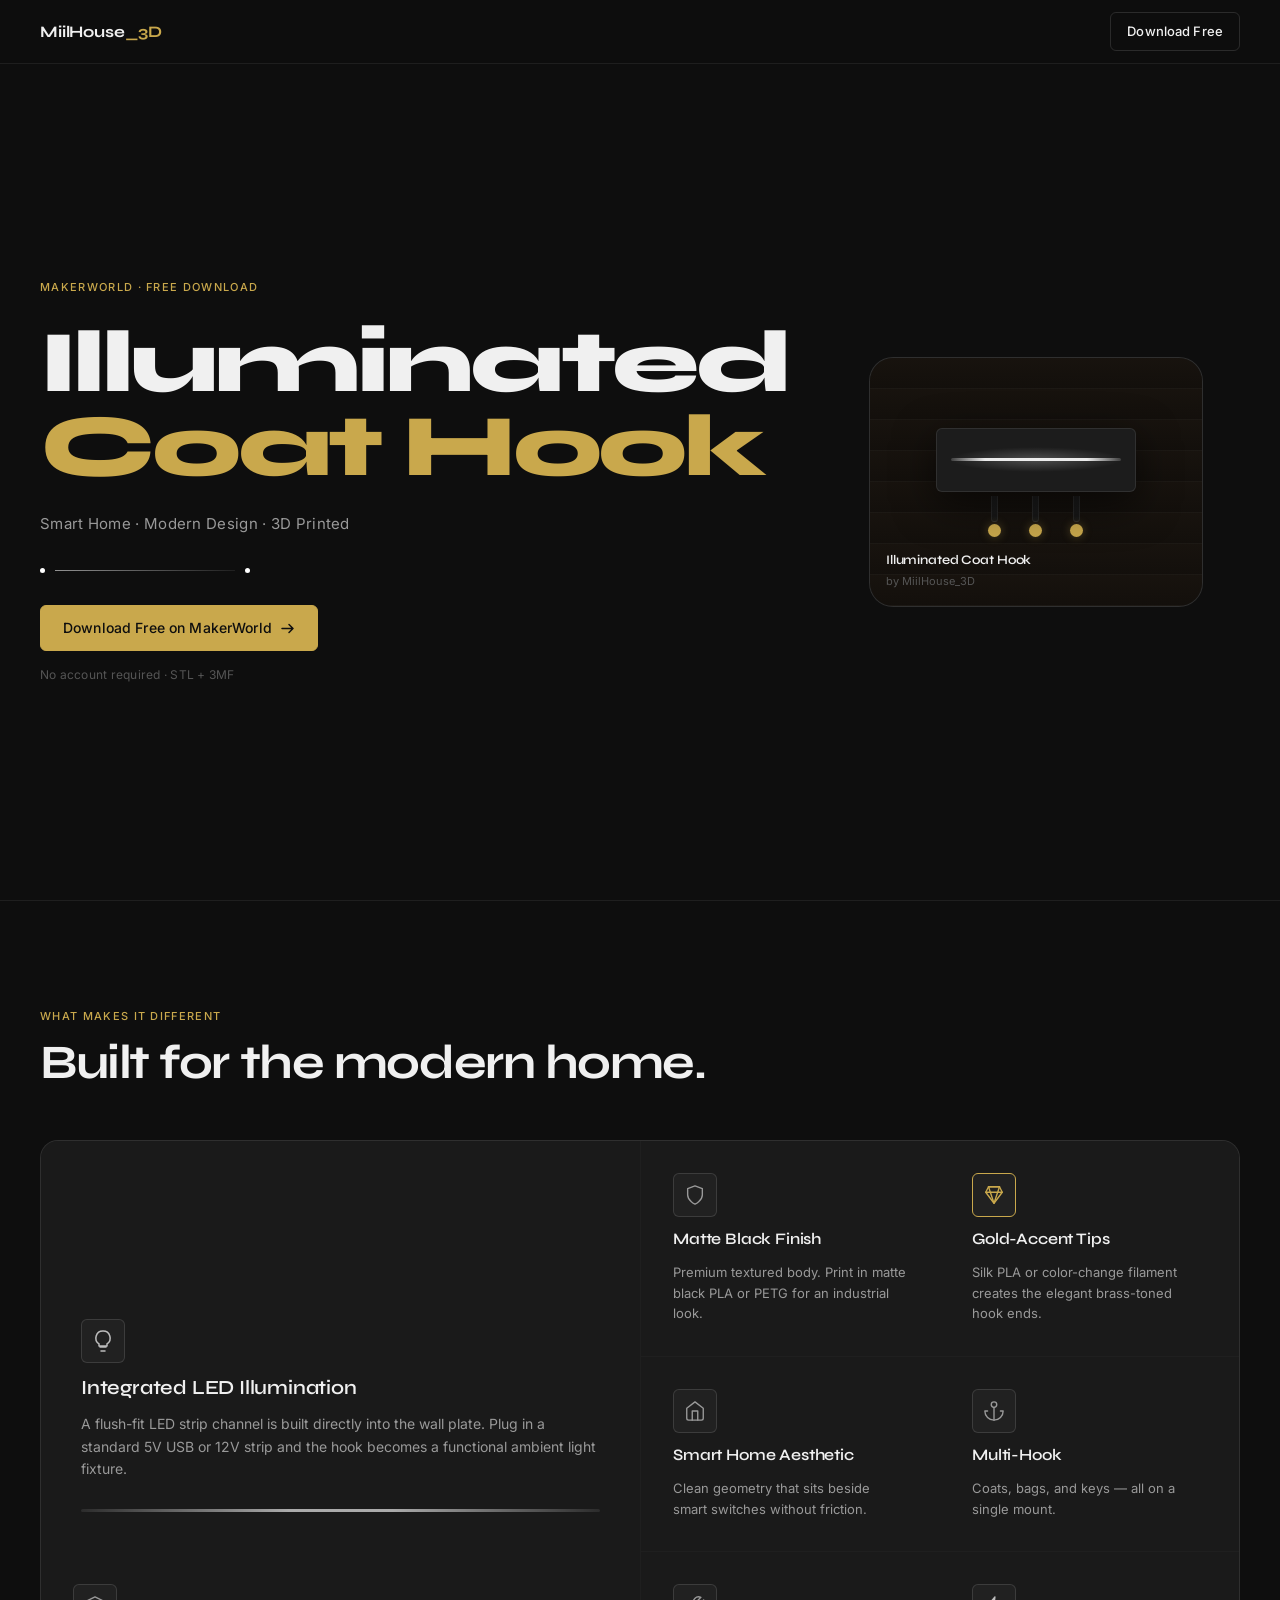
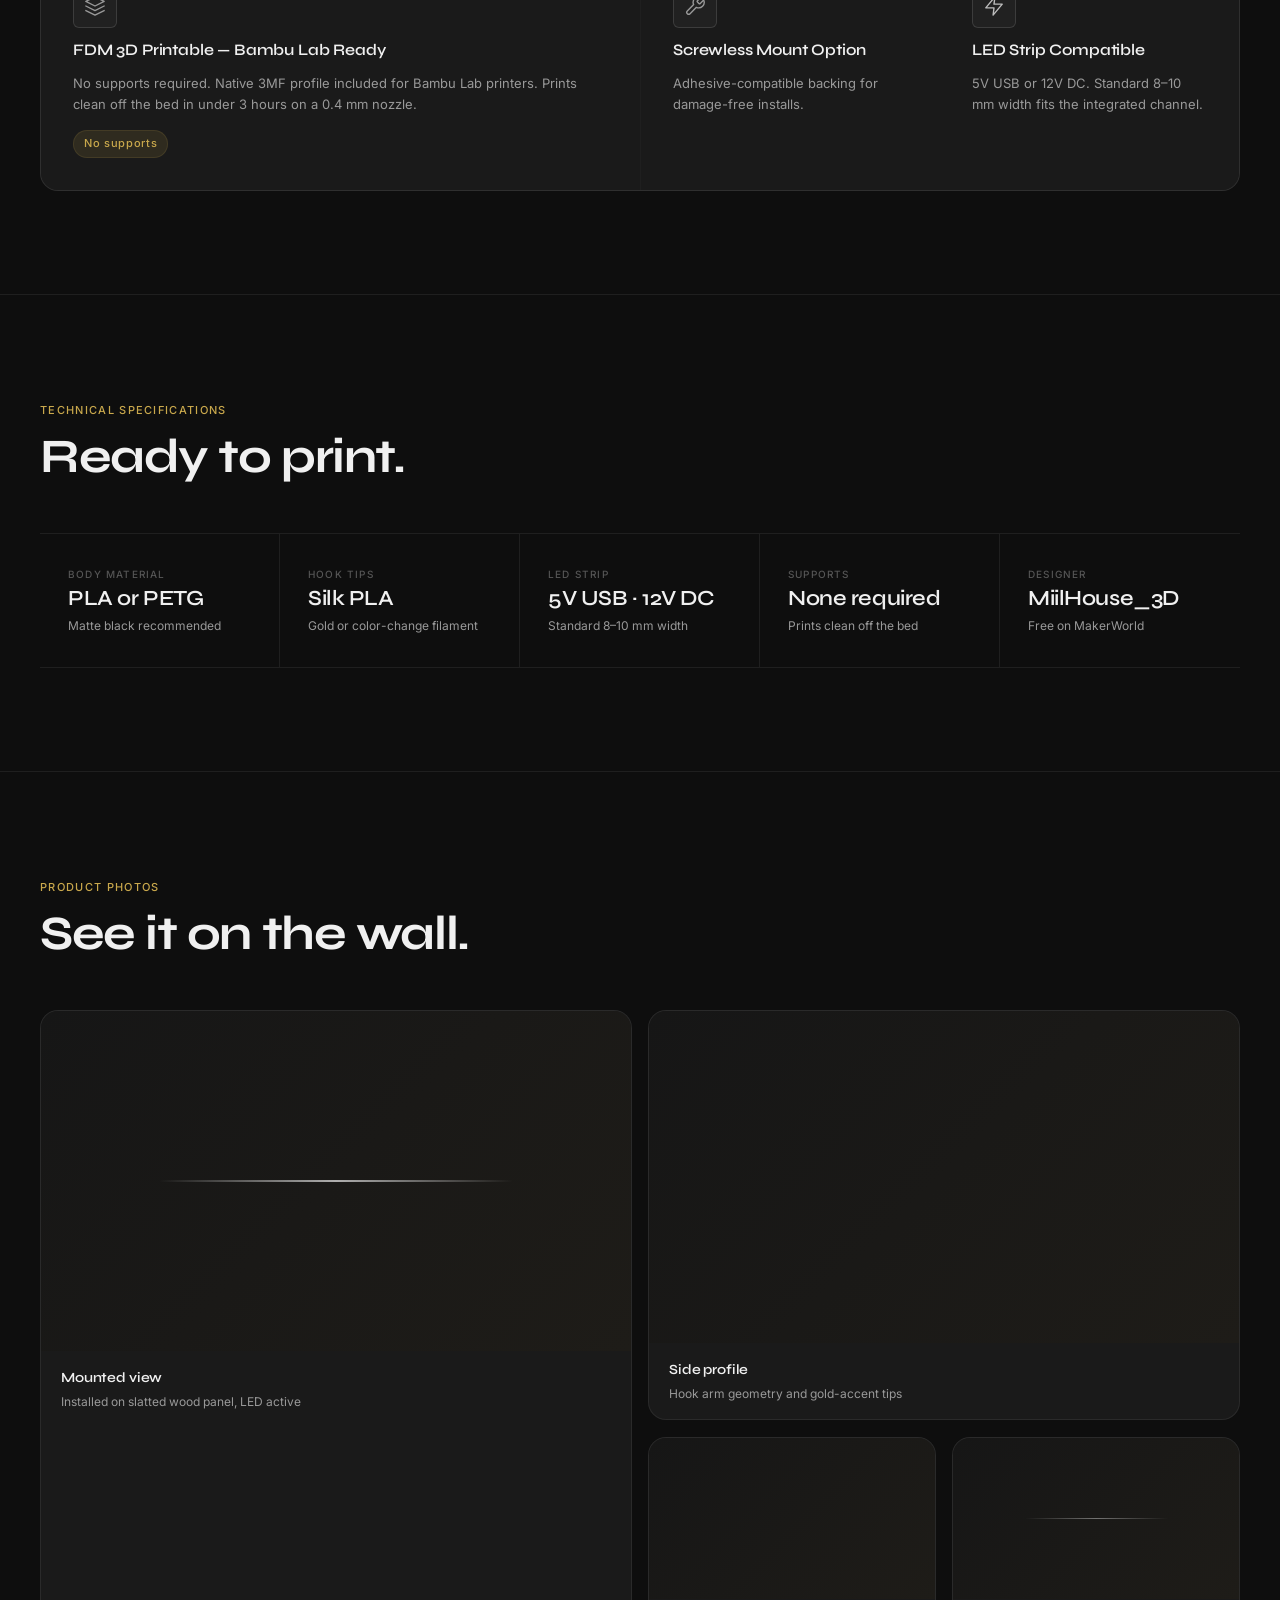
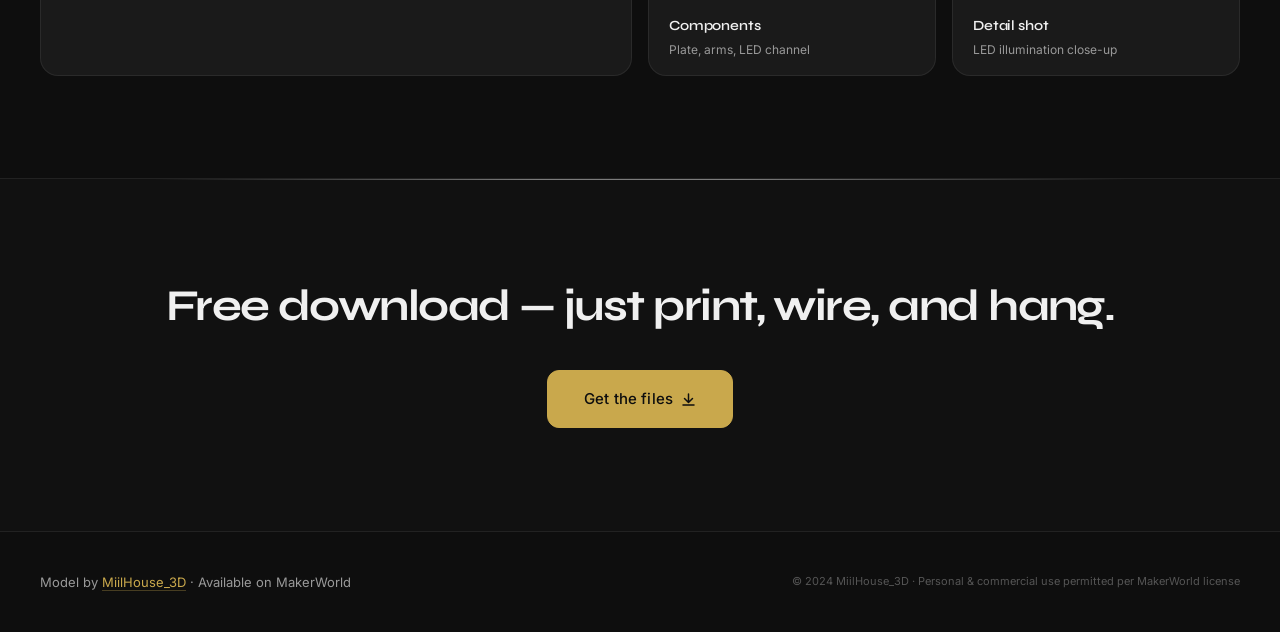
==== index.html @ 260af9ad "Add product landing page for Illuminated Coat Hook Three-file vanilla landing page for MiilHouse_3D'" ====
<!DOCTYPE html>
<html lang="en">
<head>
  <meta charset="UTF-8" />
  <meta name="viewport" content="width=device-width, initial-scale=1.0" />
  <title>Illuminated Coat Hook — MiilHouse_3D</title>
  <meta name="description" content="Smart Home coat hook with integrated LED strip. 3D printable, FDM ready. Free download on MakerWorld by MiilHouse_3D." />

  <link rel="preconnect" href="https://fonts.googleapis.com" />
  <link rel="preconnect" href="https://fonts.gstatic.com" crossorigin />
  <link href="https://fonts.googleapis.com/css2?family=Syne:wght@400;500;600;700;800&family=Inter:wght@300;400;500&display=swap" rel="stylesheet" />

  <link rel="stylesheet" href="style.css" />
</head>
<body>

  <!-- ─── Navigation ───────────────────────────────────────────────── -->
  <nav class="nav" aria-label="Main navigation">
    <div class="nav__inner">
      <span class="nav__logo">MiilHouse<span class="nav__logo-accent">_3D</span></span>
      <a href="https://makerworld.com/en/models/2027930-illuminated-coat-hook-smart-home-modern"
         class="btn btn--sm"
         target="_blank"
         rel="noopener noreferrer">
        Download Free
      </a>
    </div>
  </nav>

  <!-- ─── Hero ─────────────────────────────────────────────────────── -->
  <section class="hero" id="hero" aria-label="Product hero">
    <div class="container">
      <div class="hero__layout">

        <!-- Left: text content -->
        <div class="hero__content">
          <span class="hero__tag reveal" data-stagger="0">MakerWorld · Free Download</span>

          <h1 class="hero__headline reveal" data-stagger="1">
            Illuminated<br>
            <span class="hero__headline-gold">Coat Hook</span>
          </h1>

          <p class="hero__sub reveal" data-stagger="2">
            Smart Home · Modern Design · 3D Printed
          </p>

          <!-- Decorative LED accent line -->
          <div class="hero__led-accent reveal" data-stagger="3" aria-hidden="true">
            <span class="hero__led-dot"></span>
            <span class="hero__led-bar"></span>
            <span class="hero__led-dot"></span>
          </div>

          <div class="hero__actions reveal" data-stagger="4">
            <a href="https://makerworld.com/en/models/2027930-illuminated-coat-hook-smart-home-modern"
               class="btn btn--primary"
               target="_blank"
               rel="noopener noreferrer">
              Download Free on MakerWorld
              <!-- Arrow right icon -->
              <svg class="btn__icon" width="15" height="15" viewBox="0 0 15 15" fill="none" aria-hidden="true">
                <path d="M2 7.5h11M9 3.5l4 4-4 4" stroke="currentColor" stroke-width="1.5" stroke-linecap="round" stroke-linejoin="round"/>
              </svg>
            </a>
            <span class="hero__meta">No account required · STL + 3MF</span>
          </div>
        </div>

        <!-- Right: product visual card -->
        <div class="hero__visual reveal" data-stagger="2" aria-label="Product visual mockup">
          <div class="hero__card" id="hero-card">
            <!-- Slatted wood wall background -->
            <div class="hero__wall-slats" aria-hidden="true">
              <span></span><span></span><span></span><span></span>
              <span></span><span></span><span></span><span></span>
            </div>

            <!-- The hook assembly -->
            <div class="hero__assembly" aria-hidden="true">
              <!-- Wall plate body -->
              <div class="hero__plate">
                <!-- LED strip in center of plate -->
                <div class="hero__led-strip">
                  <div class="hero__led-glow"></div>
                </div>
              </div>

              <!-- Three hook arms below the plate -->
              <div class="hero__hooks">
                <div class="hero__hook">
                  <div class="hero__hook-arm"></div>
                  <div class="hero__hook-tip"></div>
                </div>
                <div class="hero__hook">
                  <div class="hero__hook-arm"></div>
                  <div class="hero__hook-tip"></div>
                </div>
                <div class="hero__hook">
                  <div class="hero__hook-arm"></div>
                  <div class="hero__hook-tip"></div>
                </div>
              </div>
            </div>

            <!-- Card label -->
            <div class="hero__card-label">
              <span class="hero__card-name">Illuminated Coat Hook</span>
              <span class="hero__card-by">by MiilHouse_3D</span>
            </div>
          </div>
        </div>

      </div>
    </div>
  </section>

  <!-- ─── Features ─────────────────────────────────────────────────── -->
  <section class="features" id="features" aria-labelledby="features-title">
    <div class="container">
      <div class="section-header reveal" data-stagger="0">
        <span class="section-tag">What makes it different</span>
        <h2 class="section-title" id="features-title">Built for the modern home.</h2>
      </div>

      <!-- Asymmetric bento grid — 4 cols, spanning cells -->
      <div class="features__grid">

        <!-- 1. LED — hero cell: col 1–2, row 1–2 -->
        <div class="feature-card feature-card--hero reveal" data-stagger="0">
          <div class="feature-card__icon-wrap feature-card__icon-wrap--led">
            <!-- Lightbulb -->
            <svg width="24" height="24" viewBox="0 0 24 24" fill="none" stroke="currentColor" stroke-width="1.5" stroke-linecap="round" stroke-linejoin="round" aria-hidden="true">
              <path d="M9 18h6M10 22h4M12 2a7 7 0 0 1 4 12.83V17H8v-2.17A7 7 0 0 1 12 2Z"/>
            </svg>
          </div>
          <h3 class="feature-card__title">Integrated LED Illumination</h3>
          <p class="feature-card__desc">
            A flush-fit LED strip channel is built directly into the wall plate.
            Plug in a standard 5V USB or 12V strip and the hook becomes a functional ambient light fixture.
          </p>
          <!-- Live LED demo bar -->
          <div class="feature-card__led-demo" aria-hidden="true">
            <div class="feature-card__led-demo-glow"></div>
          </div>
        </div>

        <!-- 2. Matte Black — col 3, row 1 -->
        <div class="feature-card reveal" data-stagger="1">
          <div class="feature-card__icon-wrap">
            <!-- Shield -->
            <svg width="22" height="22" viewBox="0 0 24 24" fill="none" stroke="currentColor" stroke-width="1.5" stroke-linecap="round" stroke-linejoin="round" aria-hidden="true">
              <path d="M12 22s8-4 8-10V5l-8-3-8 3v7c0 6 8 10 8 10Z"/>
            </svg>
          </div>
          <h3 class="feature-card__title">Matte Black Finish</h3>
          <p class="feature-card__desc">Premium textured body. Print in matte black PLA or PETG for an industrial look.</p>
        </div>

        <!-- 3. Gold Tips — col 4, row 1 -->
        <div class="feature-card reveal" data-stagger="2">
          <div class="feature-card__icon-wrap feature-card__icon-wrap--gold">
            <!-- Gem/diamond -->
            <svg width="22" height="22" viewBox="0 0 24 24" fill="none" stroke="currentColor" stroke-width="1.5" stroke-linecap="round" stroke-linejoin="round" aria-hidden="true">
              <path d="m6 3 6 18L6 3ZM6 3h12L6 3ZM18 3l-6 18 6-18ZM3 9h18H3Z"/>
              <polygon points="6,3 18,3 21,9 12,21 3,9"/>
            </svg>
          </div>
          <h3 class="feature-card__title">Gold-Accent Tips</h3>
          <p class="feature-card__desc">Silk PLA or color-change filament creates the elegant brass-toned hook ends.</p>
        </div>

        <!-- 4. Smart Home — col 3, row 2 -->
        <div class="feature-card reveal" data-stagger="3">
          <div class="feature-card__icon-wrap">
            <!-- House -->
            <svg width="22" height="22" viewBox="0 0 24 24" fill="none" stroke="currentColor" stroke-width="1.5" stroke-linecap="round" stroke-linejoin="round" aria-hidden="true">
              <path d="m3 9 9-7 9 7v11a2 2 0 0 1-2 2H5a2 2 0 0 1-2-2z"/>
              <polyline points="9,22 9,12 15,12 15,22"/>
            </svg>
          </div>
          <h3 class="feature-card__title">Smart Home Aesthetic</h3>
          <p class="feature-card__desc">Clean geometry that sits beside smart switches without friction.</p>
        </div>

        <!-- 5. 3D Printable — col 1–2, row 3 -->
        <div class="feature-card feature-card--wide reveal" data-stagger="4">
          <div class="feature-card__icon-wrap">
            <!-- Layers -->
            <svg width="22" height="22" viewBox="0 0 24 24" fill="none" stroke="currentColor" stroke-width="1.5" stroke-linecap="round" stroke-linejoin="round" aria-hidden="true">
              <polygon points="12,2 2,7 12,12 22,7"/>
              <polyline points="2,17 12,22 22,17"/>
              <polyline points="2,12 12,17 22,12"/>
            </svg>
          </div>
          <h3 class="feature-card__title">FDM 3D Printable — Bambu Lab Ready</h3>
          <p class="feature-card__desc">No supports required. Native 3MF profile included for Bambu Lab printers. Prints clean off the bed in under 3 hours on a 0.4 mm nozzle.</p>
          <span class="feature-card__badge">No supports</span>
        </div>

        <!-- 6. Multi-hook — col 4, row 2 -->
        <div class="feature-card reveal" data-stagger="5">
          <div class="feature-card__icon-wrap">
            <!-- Anchor -->
            <svg width="22" height="22" viewBox="0 0 24 24" fill="none" stroke="currentColor" stroke-width="1.5" stroke-linecap="round" stroke-linejoin="round" aria-hidden="true">
              <circle cx="12" cy="5" r="3"/>
              <line x1="12" y1="22" x2="12" y2="8"/>
              <path d="M5 12H2a10 10 0 0 0 20 0h-3"/>
            </svg>
          </div>
          <h3 class="feature-card__title">Multi-Hook</h3>
          <p class="feature-card__desc">Coats, bags, and keys — all on a single mount.</p>
        </div>

        <!-- 7. Screwless Mount — col 3, row 3 -->
        <div class="feature-card reveal" data-stagger="6">
          <div class="feature-card__icon-wrap">
            <!-- Wrench -->
            <svg width="22" height="22" viewBox="0 0 24 24" fill="none" stroke="currentColor" stroke-width="1.5" stroke-linecap="round" stroke-linejoin="round" aria-hidden="true">
              <path d="M14.7 6.3a1 1 0 0 0 0 1.4l1.6 1.6a1 1 0 0 0 1.4 0l3.77-3.77a6 6 0 0 1-7.94 7.94l-6.91 6.91a2.12 2.12 0 0 1-3-3l6.91-6.91a6 6 0 0 1 7.94-7.94l-3.76 3.76z"/>
            </svg>
          </div>
          <h3 class="feature-card__title">Screwless Mount Option</h3>
          <p class="feature-card__desc">Adhesive-compatible backing for damage-free installs.</p>
        </div>

        <!-- 8. LED Strip Compat — col 4, row 3 -->
        <div class="feature-card reveal" data-stagger="7">
          <div class="feature-card__icon-wrap feature-card__icon-wrap--led">
            <!-- Lightning bolt -->
            <svg width="22" height="22" viewBox="0 0 24 24" fill="none" stroke="currentColor" stroke-width="1.5" stroke-linecap="round" stroke-linejoin="round" aria-hidden="true">
              <polygon points="13,2 3,14 12,14 11,22 21,10 12,10"/>
            </svg>
          </div>
          <h3 class="feature-card__title">LED Strip Compatible</h3>
          <p class="feature-card__desc">5V USB or 12V DC. Standard 8–10 mm width fits the integrated channel.</p>
        </div>

      </div>
    </div>
  </section>

  <!-- ─── Print Specs ───────────────────────────────────────────────── -->
  <section class="specs" id="specs" aria-labelledby="specs-title">
    <div class="container">
      <div class="section-header reveal" data-stagger="0">
        <span class="section-tag">Technical specifications</span>
        <h2 class="section-title" id="specs-title">Ready to print.</h2>
      </div>

      <!-- Horizontal divider layout — no card boxes -->
      <div class="specs__table">
        <div class="specs__item reveal" data-stagger="0">
          <span class="specs__label">Body Material</span>
          <span class="specs__value">PLA or PETG</span>
          <span class="specs__note">Matte black recommended</span>
        </div>
        <div class="specs__item reveal" data-stagger="1">
          <span class="specs__label">Hook Tips</span>
          <span class="specs__value">Silk PLA</span>
          <span class="specs__note">Gold or color-change filament</span>
        </div>
        <div class="specs__item reveal" data-stagger="2">
          <span class="specs__label">LED Strip</span>
          <span class="specs__value">5V USB · 12V DC</span>
          <span class="specs__note">Standard 8–10 mm width</span>
        </div>
        <div class="specs__item reveal" data-stagger="3">
          <span class="specs__label">Supports</span>
          <span class="specs__value">None required</span>
          <span class="specs__note">Prints clean off the bed</span>
        </div>
        <div class="specs__item reveal" data-stagger="4">
          <span class="specs__label">Designer</span>
          <span class="specs__value">MiilHouse_3D</span>
          <span class="specs__note">Free on MakerWorld</span>
        </div>
      </div>
    </div>
  </section>

  <!-- ─── Gallery ──────────────────────────────────────────────────── -->
  <section class="gallery" id="gallery" aria-labelledby="gallery-title">
    <div class="container">
      <div class="section-header reveal" data-stagger="0">
        <span class="section-tag">Product photos</span>
        <h2 class="section-title" id="gallery-title">See it on the wall.</h2>
      </div>

      <!-- Asymmetric 2-column layout -->
      <div class="gallery__grid">

        <!-- Left: tall card spanning full height -->
        <div class="gallery-card gallery-card--tall spotlight-card reveal" data-stagger="0">
          <div class="gallery-card__media">
            <div class="gallery-card__placeholder">
              <!-- Simulated LED glow in placeholder -->
              <div class="gallery-card__led-sim"></div>
            </div>
          </div>
          <div class="gallery-card__info">
            <span class="gallery-card__label">Mounted view</span>
            <span class="gallery-card__caption">Installed on slatted wood panel, LED active</span>
          </div>
        </div>

        <!-- Right: stacked cards -->
        <div class="gallery__right">

          <!-- Top: side profile -->
          <div class="gallery-card spotlight-card reveal" data-stagger="1">
            <div class="gallery-card__media gallery-card__media--short">
              <div class="gallery-card__placeholder"></div>
            </div>
            <div class="gallery-card__info">
              <span class="gallery-card__label">Side profile</span>
              <span class="gallery-card__caption">Hook arm geometry and gold-accent tips</span>
            </div>
          </div>

          <!-- Bottom row: two smaller cards -->
          <div class="gallery__right-row">
            <div class="gallery-card spotlight-card reveal" data-stagger="2">
              <div class="gallery-card__media gallery-card__media--short">
                <div class="gallery-card__placeholder"></div>
              </div>
              <div class="gallery-card__info">
                <span class="gallery-card__label">Components</span>
                <span class="gallery-card__caption">Plate, arms, LED channel</span>
              </div>
            </div>
            <div class="gallery-card spotlight-card reveal" data-stagger="3">
              <div class="gallery-card__media gallery-card__media--short">
                <div class="gallery-card__placeholder">
                  <div class="gallery-card__led-sim gallery-card__led-sim--sm"></div>
                </div>
              </div>
              <div class="gallery-card__info">
                <span class="gallery-card__label">Detail shot</span>
                <span class="gallery-card__caption">LED illumination close-up</span>
              </div>
            </div>
          </div>

        </div>
      </div>
    </div>
  </section>

  <!-- ─── CTA Banner ───────────────────────────────────────────────── -->
  <section class="cta-banner" id="cta" aria-label="Download call to action">
    <div class="cta-banner__led-line" aria-hidden="true"></div>
    <div class="container">
      <div class="cta-banner__inner reveal" data-stagger="0">
        <p class="cta-banner__text">Free download — just print,&nbsp;wire,&nbsp;and&nbsp;hang.</p>
        <a href="https://makerworld.com/en/models/2027930-illuminated-coat-hook-smart-home-modern"
           class="btn btn--primary btn--lg"
           target="_blank"
           rel="noopener noreferrer">
          Get the files
          <!-- Download icon -->
          <svg class="btn__icon" width="15" height="15" viewBox="0 0 15 15" fill="none" aria-hidden="true">
            <path d="M7.5 2v8M3.5 6.5l4 4 4-4M2 13h11" stroke="currentColor" stroke-width="1.5" stroke-linecap="round" stroke-linejoin="round"/>
          </svg>
        </a>
      </div>
    </div>
  </section>

  <!-- ─── Footer ───────────────────────────────────────────────────── -->
  <footer class="footer" role="contentinfo">
    <div class="container">
      <div class="footer__inner">
        <span class="footer__credit">
          Model by
          <a href="https://makerworld.com/en/models/2027930-illuminated-coat-hook-smart-home-modern"
             target="_blank"
             rel="noopener noreferrer">MiilHouse_3D</a>
          · Available on MakerWorld
        </span>
        <span class="footer__copy">
          &copy; 2024 MiilHouse_3D · Personal &amp; commercial use permitted per MakerWorld license
        </span>
      </div>
    </div>
  </footer>

  <script src="script.js"></script>
</body>
</html>
---- style.css ----
/* ==========================================================================
   Design Tokens
   ========================================================================== */
:root {
  /* Color palette */
  --bg:              #0e0e0e;
  --surface:         #1a1a1a;
  --surface-raised:  #222222;
  --border:          rgba(255, 255, 255, 0.07);
  --border-strong:   rgba(255, 255, 255, 0.12);

  /* Accent: one gold accent — no purple, no neon */
  --gold:            #c9a84c;
  --gold-dim:        #a88a3e;
  --gold-tint:       rgba(201, 168, 76, 0.12);
  --gold-glow:       rgba(201, 168, 76, 0.22);

  /* LED white — used sparingly for product accuracy */
  --led-white:       #ffffff;
  --led-glow:        rgba(255, 255, 255, 0.10);
  --led-glow-soft:   rgba(255, 255, 255, 0.05);

  /* Typography */
  --text-primary:    #f0f0f0;
  --text-secondary:  #999999;
  --text-muted:      #555555;

  /* Fonts */
  --font-heading:    'Syne', sans-serif;
  --font-body:       'Inter', sans-serif;

  /* Radii */
  --radius-sm:       6px;
  --radius-md:       12px;
  --radius-lg:       18px;
  --radius-xl:       24px;

  /* Motion — hardware-accelerated only (transform + opacity) */
  --ease-out:        cubic-bezier(0.16, 1, 0.3, 1);
  --ease-in-out:     cubic-bezier(0.45, 0, 0.55, 1);
  --duration-fast:   0.2s;
  --duration-base:   0.4s;
  --duration-slow:   0.7s;

  /* Layout */
  --nav-height:      64px;
  --container-max:   1280px;
  --section-padding: clamp(5rem, 8vw, 8rem);
}


/* ==========================================================================
   Reset & Base
   ========================================================================== */
*, *::before, *::after {
  box-sizing: border-box;
  margin: 0;
  padding: 0;
}

html {
  scroll-behavior: smooth;
  -webkit-font-smoothing: antialiased;
  -moz-osx-font-smoothing: grayscale;
  text-rendering: optimizeLegibility;
}

body {
  background: var(--bg);
  color: var(--text-primary);
  font-family: var(--font-body);
  font-size: 15px;
  line-height: 1.6;
  overflow-x: hidden;
}

a {
  color: inherit;
  text-decoration: none;
}

img, svg {
  display: block;
}


/* ==========================================================================
   Layout Utilities
   ========================================================================== */
.container {
  width: 100%;
  max-width: var(--container-max);
  margin: 0 auto;
  padding: 0 clamp(1.25rem, 4vw, 2.5rem);
}

.section-header {
  margin-bottom: clamp(2.5rem, 4vw, 4rem);
}

.section-tag {
  display: inline-block;
  font-family: var(--font-body);
  font-size: 11px;
  font-weight: 500;
  letter-spacing: 0.12em;
  text-transform: uppercase;
  color: var(--gold);
  margin-bottom: 0.75rem;
}

.section-title {
  font-family: var(--font-heading);
  font-size: clamp(2rem, 4vw, 3rem);
  font-weight: 700;
  letter-spacing: -0.03em;
  line-height: 1.05;
  color: var(--text-primary);
}


/* ==========================================================================
   Scroll Reveal Animations
   Children get stagger via --stagger CSS variable set in JS
   ========================================================================== */
.reveal {
  --stagger: 0;
  opacity: 0;
  transform: translateY(22px);
  transition:
    opacity var(--duration-slow) var(--ease-out),
    transform var(--duration-slow) var(--ease-out);
  transition-delay: calc(var(--stagger) * 75ms);
  will-change: opacity, transform;
}

.reveal.visible {
  opacity: 1;
  transform: translateY(0);
}


/* ==========================================================================
   LED Keyframes
   ========================================================================== */
@keyframes led-pulse {
  0%, 100% {
    opacity: 0.75;
    box-shadow:
      0 0 12px rgba(255, 255, 255, 0.08),
      0 0 36px rgba(255, 255, 255, 0.03);
  }
  50% {
    opacity: 1;
    box-shadow:
      0 0 22px rgba(255, 255, 255, 0.18),
      0 0 60px rgba(255, 255, 255, 0.07);
  }
}

@keyframes led-pulse-gold {
  0%, 100% { opacity: 0.65; }
  50%       { opacity: 1; }
}

@keyframes float {
  0%, 100% { transform: translateY(0); }
  50%       { transform: translateY(-8px); }
}


/* ==========================================================================
   Navigation
   ========================================================================== */
.nav {
  position: fixed;
  top: 0;
  left: 0;
  right: 0;
  z-index: 100;
  height: var(--nav-height);
  background: rgba(14, 14, 14, 0.88);
  backdrop-filter: blur(18px);
  -webkit-backdrop-filter: blur(18px);
  border-bottom: 1px solid var(--border);
}

.nav__inner {
  display: flex;
  align-items: center;
  justify-content: space-between;
  height: 100%;
  max-width: var(--container-max);
  margin: 0 auto;
  padding: 0 clamp(1.25rem, 4vw, 2.5rem);
}

.nav__logo {
  font-family: var(--font-heading);
  font-size: 16px;
  font-weight: 700;
  letter-spacing: -0.01em;
  color: var(--text-primary);
}

.nav__logo-accent {
  color: var(--gold);
}


/* ==========================================================================
   Buttons
   ========================================================================== */
.btn {
  display: inline-flex;
  align-items: center;
  gap: 8px;
  padding: 11px 22px;
  border-radius: var(--radius-sm);
  font-family: var(--font-body);
  font-size: 14px;
  font-weight: 500;
  letter-spacing: 0.01em;
  cursor: pointer;
  border: 1px solid transparent;
  text-decoration: none;
  position: relative;
  overflow: hidden;
  transition:
    transform var(--duration-fast) var(--ease-out),
    box-shadow var(--duration-fast) var(--ease-out);
  -webkit-user-select: none;
  user-select: none;
}

/* Directional hover fill — slides in from left */
.btn::before {
  content: '';
  position: absolute;
  inset: 0;
  background: rgba(255, 255, 255, 0.06);
  transform: scaleX(0);
  transform-origin: left center;
  transition: transform var(--duration-base) var(--ease-out);
  pointer-events: none;
}

.btn:hover::before {
  transform: scaleX(1);
}

.btn:active {
  transform: scale(0.97);
}

.btn__icon {
  flex-shrink: 0;
  transition: transform var(--duration-fast) var(--ease-out);
}

.btn:hover .btn__icon {
  transform: translateX(2px);
}

/* Primary: gold fill */
.btn--primary {
  background: var(--gold);
  color: #0e0e0e;
  border-color: var(--gold);
}

.btn--primary::before {
  background: rgba(0, 0, 0, 0.12);
}

.btn--primary:hover {
  transform: translateY(-1px);
  box-shadow: 0 8px 28px var(--gold-glow);
}

/* Secondary/ghost: nav button */
.btn--sm {
  padding: 8px 16px;
  font-size: 13px;
  background: transparent;
  border-color: var(--border-strong);
  color: var(--text-primary);
}

.btn--sm:hover {
  border-color: var(--gold);
  color: var(--gold);
}

/* Large CTA variant */
.btn--lg {
  padding: 16px 36px;
  font-size: 15px;
  border-radius: var(--radius-md);
}


/* ==========================================================================
   Hero Section
   ========================================================================== */
.hero {
  min-height: 100dvh; /* safe for iOS Safari — no h-screen */
  display: flex;
  align-items: center;
  padding-top: var(--nav-height);
  background: var(--bg);
  overflow: hidden;
}

.hero__layout {
  display: grid;
  grid-template-columns: 1fr;
  gap: 3rem;
  align-items: center;
  padding: 4rem 0;
}

/* Asymmetric split on desktop */
@media (min-width: 768px) {
  .hero__layout {
    grid-template-columns: 1.1fr 0.9fr;
    gap: 5rem;
  }
}

/* Content left column */
.hero__content {
  display: flex;
  flex-direction: column;
}

.hero__tag {
  display: inline-block;
  font-size: 11px;
  font-weight: 500;
  letter-spacing: 0.12em;
  text-transform: uppercase;
  color: var(--gold);
  margin-bottom: 1.5rem;
}

.hero__headline {
  font-family: var(--font-heading);
  font-size: clamp(3rem, 7vw, 5.5rem);
  font-weight: 800;
  letter-spacing: -0.04em;
  line-height: 0.95;
  color: var(--text-primary);
  margin-bottom: 1.5rem;
}

.hero__headline-gold {
  color: var(--gold);
}

.hero__sub {
  font-size: 15px;
  font-weight: 400;
  color: var(--text-secondary);
  letter-spacing: 0.02em;
  margin-bottom: 0;
}

/* LED accent line between sub and CTA */
.hero__led-accent {
  display: flex;
  align-items: center;
  gap: 10px;
  margin: 2rem 0;
}

.hero__led-dot {
  width: 5px;
  height: 5px;
  border-radius: 50%;
  background: var(--led-white);
  flex-shrink: 0;
  animation: led-pulse 2.4s ease-in-out infinite;
}

.hero__led-bar {
  height: 1px;
  width: clamp(80px, 15vw, 180px);
  background: linear-gradient(
    90deg,
    rgba(255, 255, 255, 0.55),
    rgba(255, 255, 255, 0.08)
  );
}

.hero__actions {
  display: flex;
  flex-direction: column;
  align-items: flex-start;
  gap: 14px;
}

.hero__meta {
  font-size: 12px;
  color: var(--text-muted);
  letter-spacing: 0.02em;
}

/* ── Product visual card ── */
.hero__visual {
  display: flex;
  justify-content: center;
  align-items: center;
}

.hero__card {
  position: relative;
  width: 100%;
  max-width: 420px;
  aspect-ratio: 4 / 3;
  border-radius: var(--radius-xl);
  border: 1px solid var(--border-strong);
  overflow: hidden;
  background: #121212;
  display: flex;
  flex-direction: column;
  align-items: center;
  justify-content: center;
  cursor: default;
  transition: transform var(--duration-base) var(--ease-out);
  animation: float 6s ease-in-out infinite;
}

.hero__card:hover {
  animation-play-state: paused;
  transform: translateY(-4px);
}

/* Slatted wood wall simulation */
.hero__wall-slats {
  position: absolute;
  inset: 0;
  display: flex;
  flex-direction: column;
  pointer-events: none;
  z-index: 0;
}

.hero__wall-slats span {
  flex: 1;
  border-bottom: 1px solid rgba(255, 255, 255, 0.025);
  background: linear-gradient(
    180deg,
    rgba(28, 20, 12, 0.6) 0%,
    rgba(20, 14, 8, 0.6) 100%
  );
}

/* Hook assembly: plate + hooks */
.hero__assembly {
  position: relative;
  z-index: 1;
  display: flex;
  flex-direction: column;
  align-items: center;
}

/* Wall plate body */
.hero__plate {
  position: relative;
  width: 200px;
  height: 64px;
  background: #1c1c1c;
  border-radius: var(--radius-sm);
  border: 1px solid rgba(255, 255, 255, 0.09);
  display: flex;
  align-items: center;
  justify-content: center;
  /* Subtle tinted shadow per taste skill */
  box-shadow: 0 12px 40px rgba(0, 0, 0, 0.6);
}

/* LED strip channel in the plate center */
.hero__led-strip {
  position: absolute;
  left: 14px;
  right: 14px;
  height: 3px;
  background: linear-gradient(
    90deg,
    rgba(255, 255, 255, 0.15),
    rgba(255, 255, 255, 0.9) 20%,
    rgba(255, 255, 255, 0.9) 80%,
    rgba(255, 255, 255, 0.15)
  );
  border-radius: 2px;
}

.hero__led-glow {
  position: absolute;
  inset: -12px -8px;
  background: radial-gradient(
    ellipse at 50% 50%,
    rgba(255, 255, 255, 0.22) 0%,
    transparent 65%
  );
  animation: led-pulse 2.4s ease-in-out infinite;
}

/* Three hooks below the plate */
.hero__hooks {
  display: flex;
  gap: 28px;
  margin-top: 4px;
}

.hero__hook {
  display: flex;
  flex-direction: column;
  align-items: center;
}

.hero__hook-arm {
  width: 7px;
  height: 26px;
  background: linear-gradient(180deg, #1c1c1c, #181818);
  border: 1px solid rgba(255, 255, 255, 0.07);
  border-top: none;
  border-radius: 0 0 3px 3px;
}

.hero__hook-tip {
  width: 13px;
  height: 13px;
  border-radius: 50%;
  background: var(--gold);
  box-shadow: 0 0 10px rgba(201, 168, 76, 0.35);
  margin-top: 2px;
}

/* Card label at the bottom */
.hero__card-label {
  position: absolute;
  bottom: 16px;
  left: 16px;
  right: 16px;
  display: flex;
  flex-direction: column;
  gap: 2px;
  z-index: 2;
}

.hero__card-name {
  font-family: var(--font-heading);
  font-size: 13px;
  font-weight: 600;
  color: var(--text-primary);
  letter-spacing: -0.01em;
}

.hero__card-by {
  font-size: 11px;
  color: var(--text-muted);
}


/* ==========================================================================
   Features Section — Asymmetric Bento Grid
   ========================================================================== */
.features {
  padding: var(--section-padding) 0;
  border-top: 1px solid var(--border);
}

.features__grid {
  display: grid;
  grid-template-columns: 1fr;
  gap: 1px; /* hairline gaps to create a grid-line effect */
  background: var(--border); /* the bg shows through as grid lines */
  border: 1px solid var(--border);
  border-radius: var(--radius-lg);
  overflow: hidden;
}

/* Desktop: 4-column bento with named areas */
@media (min-width: 768px) {
  .features__grid {
    grid-template-columns: repeat(4, 1fr);
    grid-template-areas:
      "led   led   matte  gold"
      "led   led   smart  multi"
      "print print wall   strip";
  }

  .features__grid .feature-card:nth-child(1) { grid-area: led; }
  .features__grid .feature-card:nth-child(2) { grid-area: matte; }
  .features__grid .feature-card:nth-child(3) { grid-area: gold; }
  .features__grid .feature-card:nth-child(4) { grid-area: smart; }
  .features__grid .feature-card:nth-child(5) { grid-area: print; }
  .features__grid .feature-card:nth-child(6) { grid-area: multi; }
  .features__grid .feature-card:nth-child(7) { grid-area: wall; }
  .features__grid .feature-card:nth-child(8) { grid-area: strip; }
}

/* Feature card base */
.feature-card {
  background: var(--surface);
  padding: 2rem;
  display: flex;
  flex-direction: column;
  gap: 0.75rem;
  position: relative;
  transition: background var(--duration-fast) var(--ease-out);
}

.feature-card:hover {
  background: var(--surface-raised);
}

/* Icon wrapper */
.feature-card__icon-wrap {
  width: 44px;
  height: 44px;
  border-radius: var(--radius-sm);
  border: 1px solid var(--border-strong);
  background: rgba(255, 255, 255, 0.03);
  display: flex;
  align-items: center;
  justify-content: center;
  color: var(--text-secondary);
  flex-shrink: 0;
  transition: border-color var(--duration-fast), color var(--duration-fast);
}

.feature-card:hover .feature-card__icon-wrap {
  border-color: var(--gold);
  color: var(--gold);
}

/* LED icon — subtle white tint */
.feature-card__icon-wrap--led {
  border-color: rgba(255, 255, 255, 0.12);
  color: rgba(255, 255, 255, 0.7);
}

.feature-card:hover .feature-card__icon-wrap--led {
  border-color: rgba(255, 255, 255, 0.3);
  color: var(--led-white);
  box-shadow: 0 0 16px rgba(255, 255, 255, 0.07);
}

/* Gold icon */
.feature-card__icon-wrap--gold {
  border-color: var(--gold);
  color: var(--gold);
}

.feature-card__title {
  font-family: var(--font-heading);
  font-size: 16px;
  font-weight: 600;
  color: var(--text-primary);
  letter-spacing: -0.01em;
  line-height: 1.3;
}

.feature-card__desc {
  font-size: 13px;
  color: var(--text-secondary);
  line-height: 1.6;
}

/* Hero feature cell — extra padding, LED demo strip */
.feature-card--hero {
  padding: 2.5rem;
  justify-content: flex-end;
}

.feature-card--hero .feature-card__title {
  font-size: 20px;
}

.feature-card--hero .feature-card__desc {
  font-size: 14px;
}

/* LED demo bar at the bottom of the hero cell */
.feature-card__led-demo {
  position: relative;
  height: 3px;
  background: rgba(255, 255, 255, 0.08);
  border-radius: 2px;
  margin-top: 1rem;
  overflow: hidden;
}

.feature-card__led-demo-glow {
  position: absolute;
  inset: -4px 0;
  background: linear-gradient(
    90deg,
    transparent 0%,
    rgba(255, 255, 255, 0.6) 40%,
    rgba(255, 255, 255, 0.6) 60%,
    transparent 100%
  );
  animation: led-pulse 2.4s ease-in-out infinite;
}

/* Wide cell (3D printable): badge */
.feature-card--wide {
  flex-direction: column;
}

.feature-card__badge {
  display: inline-flex;
  align-items: center;
  padding: 4px 10px;
  border-radius: 100px;
  font-size: 11px;
  font-weight: 500;
  letter-spacing: 0.06em;
  color: var(--gold);
  border: 1px solid var(--gold-tint);
  background: var(--gold-tint);
  width: fit-content;
  margin-top: 0.25rem;
}


/* ==========================================================================
   Print Specs Section — Horizontal divider layout, no card boxes
   ========================================================================== */
.specs {
  padding: var(--section-padding) 0;
  border-top: 1px solid var(--border);
}

.specs__table {
  display: grid;
  grid-template-columns: 1fr;
  border-top: 1px solid var(--border);
}

@media (min-width: 640px) {
  .specs__table {
    grid-template-columns: repeat(2, 1fr);
  }
}

@media (min-width: 1024px) {
  .specs__table {
    grid-template-columns: repeat(5, 1fr);
  }
}

.specs__item {
  padding: 2rem 1.75rem;
  border-right: 1px solid var(--border);
  border-bottom: 1px solid var(--border);
  display: flex;
  flex-direction: column;
  gap: 4px;
}

/* Remove right border on last-of-row on small screens gracefully */
@media (min-width: 1024px) {
  .specs__item:last-child {
    border-right: none;
  }
}

.specs__label {
  font-size: 10px;
  font-weight: 500;
  letter-spacing: 0.12em;
  text-transform: uppercase;
  color: var(--text-muted);
}

.specs__value {
  font-family: var(--font-heading);
  font-size: clamp(1rem, 2vw, 1.35rem);
  font-weight: 600;
  letter-spacing: -0.02em;
  color: var(--text-primary);
  line-height: 1.2;
}

.specs__note {
  font-size: 12px;
  color: var(--text-secondary);
}


/* ==========================================================================
   Gallery Section — Asymmetric layout
   ========================================================================== */
.gallery {
  padding: var(--section-padding) 0;
  border-top: 1px solid var(--border);
}

.gallery__grid {
  display: grid;
  grid-template-columns: 1fr;
  gap: 1rem;
}

@media (min-width: 768px) {
  .gallery__grid {
    grid-template-columns: 1fr 1fr;
  }
}

/* Right column stack */
.gallery__right {
  display: flex;
  flex-direction: column;
  gap: 1rem;
}

/* Bottom row of 2 cards */
.gallery__right-row {
  display: grid;
  grid-template-columns: 1fr 1fr;
  gap: 1rem;
}

/* Gallery card base */
.gallery-card {
  background: var(--surface);
  border-radius: var(--radius-lg);
  border: 1px solid var(--border);
  overflow: hidden;
  position: relative;
  transition: border-color var(--duration-base) var(--ease-out);
}

/* Spotlight border effect via CSS custom properties updated by JS */
.spotlight-card::after {
  content: '';
  position: absolute;
  inset: 0;
  border-radius: inherit;
  background: radial-gradient(
    360px circle at var(--mouse-x, 50%) var(--mouse-y, 50%),
    var(--gold-tint),
    transparent 55%
  );
  opacity: 0;
  transition: opacity var(--duration-base) var(--ease-out);
  pointer-events: none;
  z-index: 1;
}

.spotlight-card:hover::after {
  opacity: 1;
}

.gallery-card:hover {
  border-color: rgba(201, 168, 76, 0.2);
}

/* Tall card: spans full right-column height on desktop */
.gallery-card--tall {
  height: 100%;
  min-height: 340px;
}

/* Media containers */
.gallery-card__media {
  width: 100%;
  aspect-ratio: 4 / 3;
  overflow: hidden;
  position: relative;
}

.gallery-card__media--short {
  aspect-ratio: 16 / 9;
}

.gallery-card--tall .gallery-card__media {
  aspect-ratio: unset;
  height: 340px;
}

/* Placeholder: simulated product photo with dark gradient */
.gallery-card__placeholder {
  width: 100%;
  height: 100%;
  background: linear-gradient(135deg, #161616 0%, #1e1c18 100%);
  position: relative;
  display: flex;
  align-items: center;
  justify-content: center;
}

/* LED simulation line inside gallery placeholder */
.gallery-card__led-sim {
  position: absolute;
  left: 20%;
  right: 20%;
  height: 2px;
  background: linear-gradient(
    90deg,
    transparent,
    rgba(255, 255, 255, 0.65),
    transparent
  );
  border-radius: 1px;
  animation: led-pulse 2.4s ease-in-out infinite;
}

.gallery-card__led-sim--sm {
  left: 25%;
  right: 25%;
  height: 1px;
  opacity: 0.6;
}

/* Card info below media */
.gallery-card__info {
  padding: 1rem 1.25rem;
  display: flex;
  flex-direction: column;
  gap: 3px;
  position: relative;
  z-index: 2;
}

.gallery-card__label {
  font-family: var(--font-heading);
  font-size: 14px;
  font-weight: 600;
  color: var(--text-primary);
  letter-spacing: -0.01em;
}

.gallery-card__caption {
  font-size: 12px;
  color: var(--text-secondary);
}


/* ==========================================================================
   CTA Banner
   ========================================================================== */
.cta-banner {
  padding: clamp(4rem, 8vw, 7rem) 0;
  background: #111111;
  border-top: 1px solid var(--border);
  border-bottom: 1px solid var(--border);
  position: relative;
  overflow: hidden;
  text-align: center;
}

/* LED line at the very top edge */
.cta-banner__led-line {
  position: absolute;
  top: 0;
  left: 12%;
  right: 12%;
  height: 1px;
  background: linear-gradient(
    90deg,
    transparent,
    rgba(255, 255, 255, 0.45) 40%,
    rgba(255, 255, 255, 0.45) 60%,
    transparent
  );
  animation: led-pulse 3s ease-in-out infinite;
}

.cta-banner__inner {
  position: relative;
  z-index: 1;
}

.cta-banner__text {
  font-family: var(--font-heading);
  font-size: clamp(1.6rem, 4vw, 2.75rem);
  font-weight: 700;
  letter-spacing: -0.035em;
  line-height: 1.1;
  color: var(--text-primary);
  margin-bottom: 2.5rem;
}


/* ==========================================================================
   Footer
   ========================================================================== */
.footer {
  padding: 2.5rem 0;
  background: var(--bg);
}

.footer__inner {
  display: flex;
  flex-direction: column;
  gap: 6px;
  align-items: center;
  text-align: center;
}

@media (min-width: 640px) {
  .footer__inner {
    flex-direction: row;
    justify-content: space-between;
    text-align: left;
  }
}

.footer__credit {
  font-size: 13px;
  color: var(--text-secondary);
}

.footer__credit a {
  color: var(--gold);
  text-decoration: underline;
  text-underline-offset: 3px;
  text-decoration-color: rgba(201, 168, 76, 0.3);
  transition: text-decoration-color var(--duration-fast);
}

.footer__credit a:hover {
  text-decoration-color: var(--gold);
}

.footer__copy {
  font-size: 11px;
  color: var(--text-muted);
}


/* ==========================================================================
   Mobile overrides
   Per taste skill: DESIGN_VARIANCE 8 requires aggressive single-column
   fallback below 768px — no horizontal scroll, no broken asymmetric layouts
   ========================================================================== */
@media (max-width: 767px) {
  /* Hero text centered on mobile */
  .hero__content {
    align-items: center;
    text-align: center;
  }

  .hero__tag,
  .hero__actions {
    align-items: center;
  }

  .hero__led-accent {
    justify-content: center;
  }

  /* Feature grid: 2-col on mid-mobile, 1-col on small */
  @media (min-width: 480px) {
    .features__grid {
      grid-template-columns: repeat(2, 1fr);
    }
  }

  /* Specs: 2-col */
  .specs__table {
    grid-template-columns: repeat(2, 1fr);
  }

  /* Gallery right row: stacked */
  .gallery__right-row {
    grid-template-columns: 1fr;
  }

  .gallery-card--tall {
    min-height: 240px;
  }

  .gallery-card--tall .gallery-card__media {
    height: 220px;
  }
}
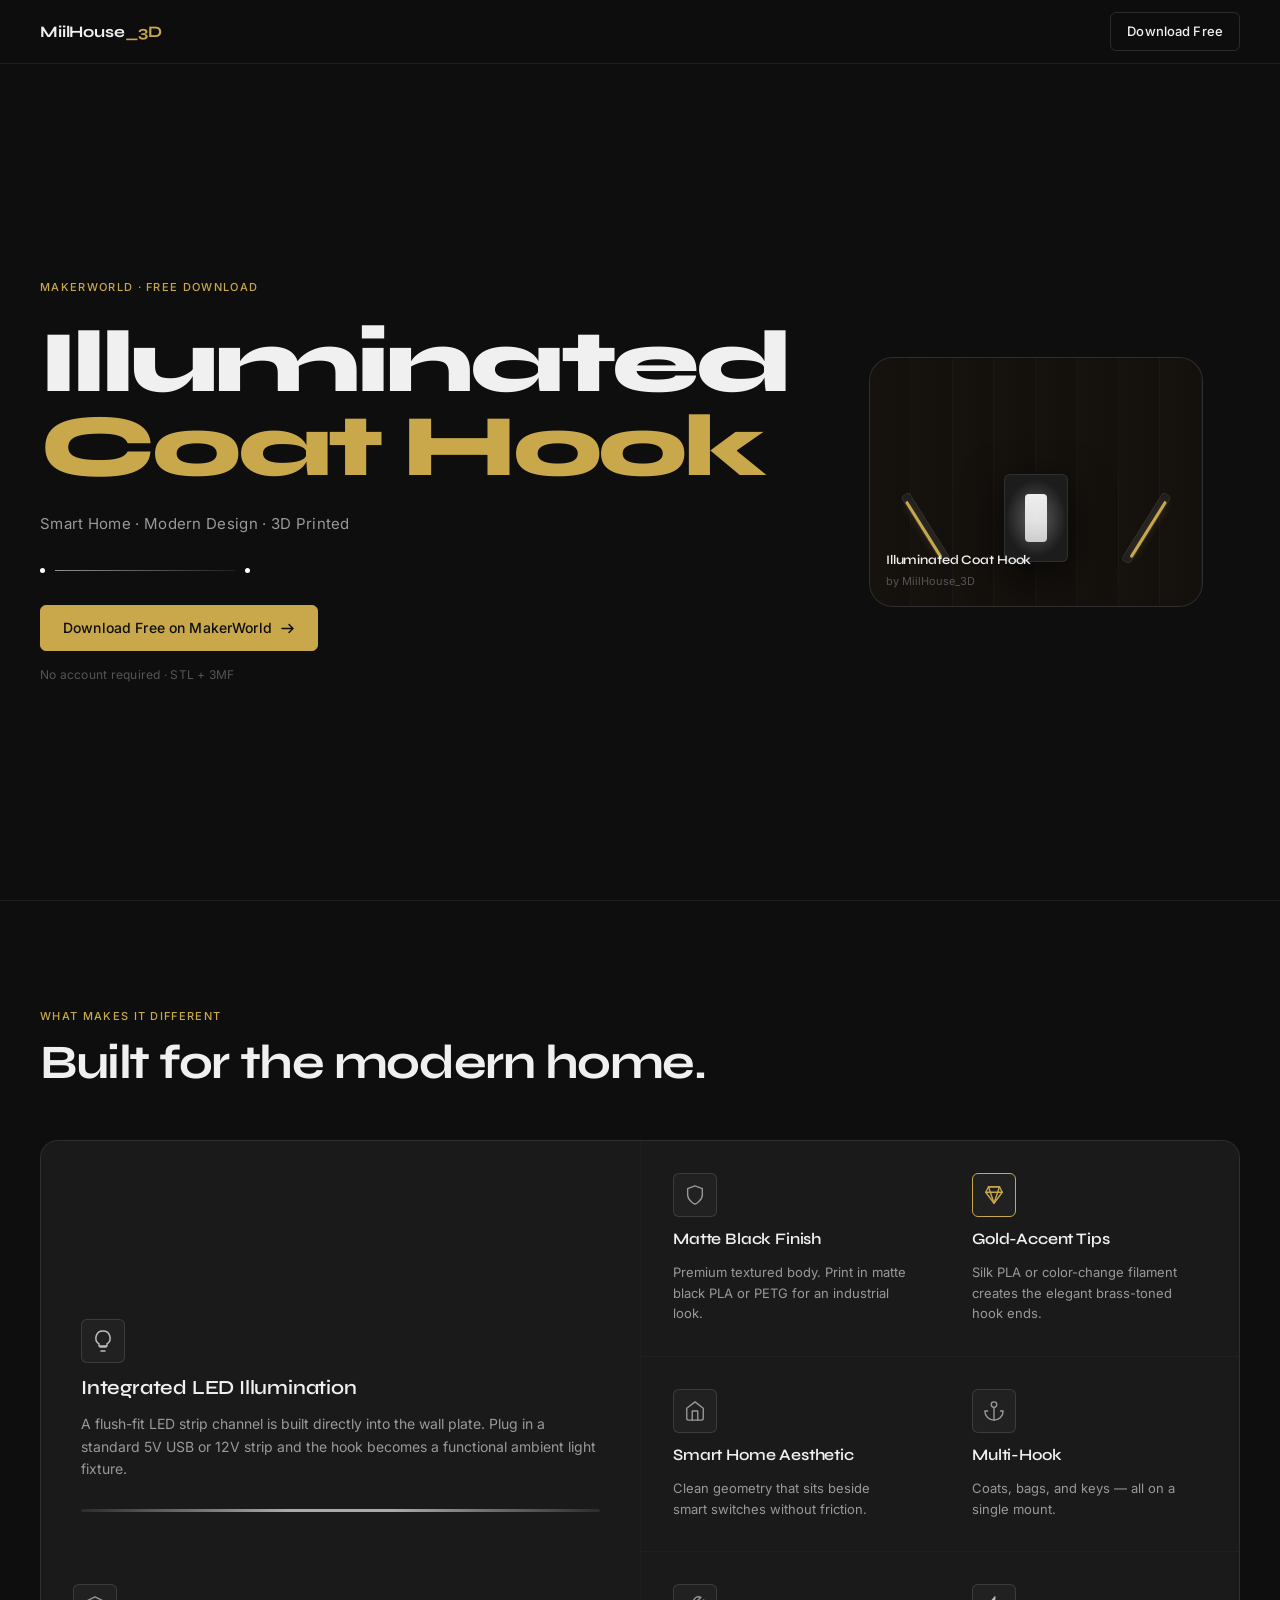
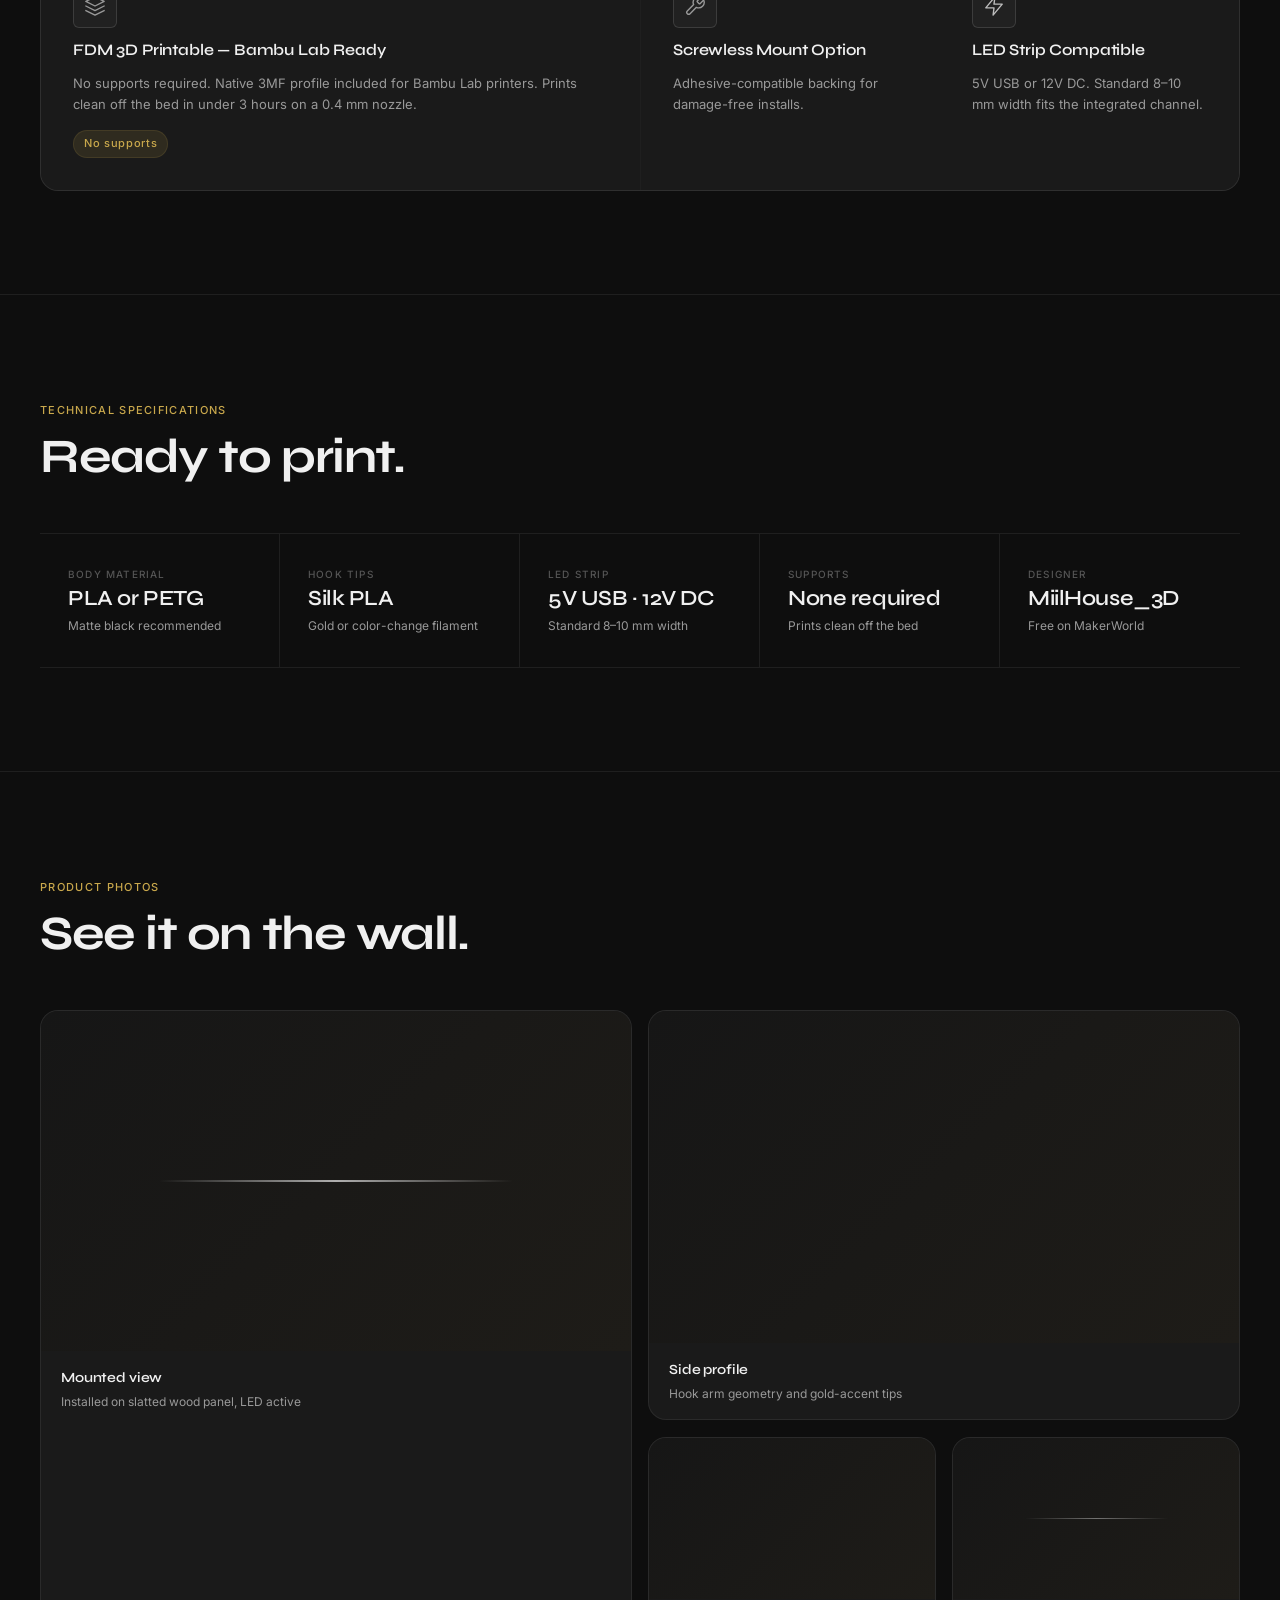
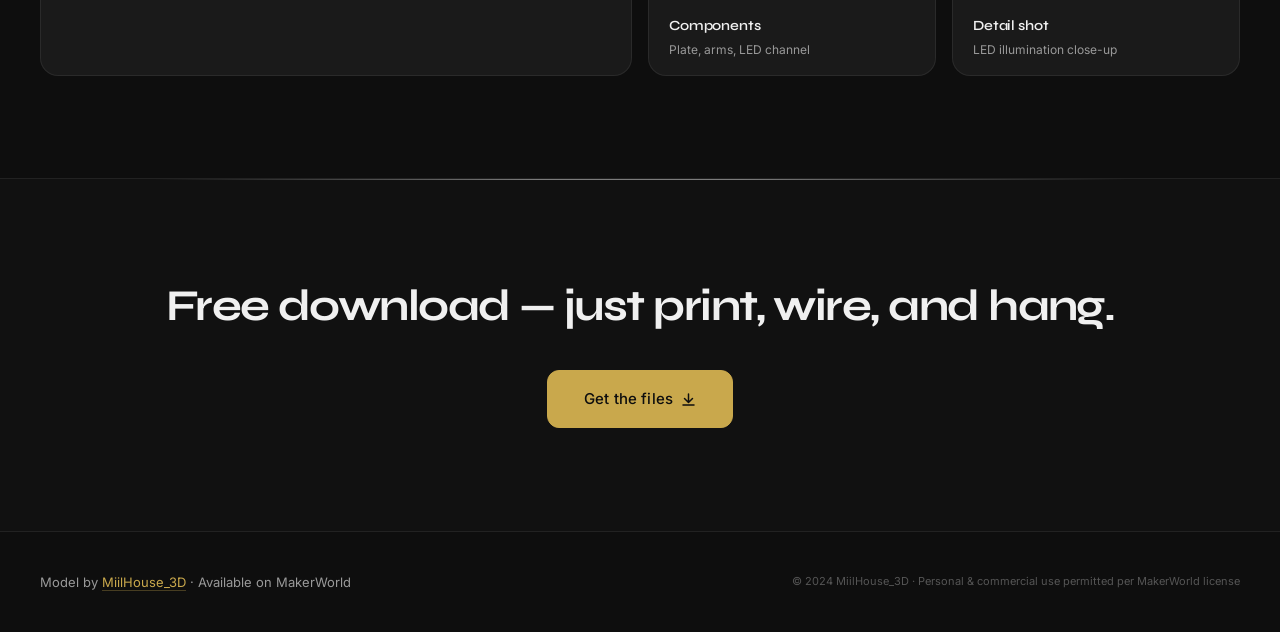
==== commit b4a13079: "Update hero card to match real product photos Replaced the three round-tipped horizontal hooks with " ====
--- a/index.html
+++ b/index.html
@@ -76,30 +76,23 @@
               <span></span><span></span><span></span><span></span>
             </div>
 
-            <!-- The hook assembly -->
+            <!-- The hook assembly — based on real product photos -->
             <div class="hero__assembly" aria-hidden="true">
-              <!-- Wall plate body -->
+              <!-- Left bracket arm with gold-trim edge -->
+              <div class="hero__arm hero__arm--left">
+                <div class="hero__arm-trim"></div>
+              </div>
+
+              <!-- Portrait base plate housing Arduino + LED diffuser -->
               <div class="hero__plate">
-                <!-- LED strip in center of plate -->
-                <div class="hero__led-strip">
+                <div class="hero__led-rect">
                   <div class="hero__led-glow"></div>
                 </div>
               </div>
 
-              <!-- Three hook arms below the plate -->
-              <div class="hero__hooks">
-                <div class="hero__hook">
-                  <div class="hero__hook-arm"></div>
-                  <div class="hero__hook-tip"></div>
-                </div>
-                <div class="hero__hook">
-                  <div class="hero__hook-arm"></div>
-                  <div class="hero__hook-tip"></div>
-                </div>
-                <div class="hero__hook">
-                  <div class="hero__hook-arm"></div>
-                  <div class="hero__hook-tip"></div>
-                </div>
+              <!-- Right bracket arm with gold-trim edge -->
+              <div class="hero__arm hero__arm--right">
+                <div class="hero__arm-trim"></div>
               </div>
             </div>
 
--- a/style.css
+++ b/style.css
@@ -436,106 +436,122 @@
   transform: translateY(-4px);
 }
 
-/* Slatted wood wall simulation */
+/* Slatted wood wall simulation — VERTICAL slats matching real product photos */
 .hero__wall-slats {
   position: absolute;
   inset: 0;
   display: flex;
-  flex-direction: column;
+  flex-direction: row;   /* vertical slats */
   pointer-events: none;
   z-index: 0;
 }
 
 .hero__wall-slats span {
   flex: 1;
-  border-bottom: 1px solid rgba(255, 255, 255, 0.025);
+  height: 100%;
+  border-right: 1px solid rgba(255, 255, 255, 0.022);
   background: linear-gradient(
-    180deg,
-    rgba(28, 20, 12, 0.6) 0%,
-    rgba(20, 14, 8, 0.6) 100%
+    90deg,
+    rgba(26, 18, 10, 0.55) 0%,
+    rgba(20, 14, 8, 0.55) 100%
   );
 }
 
-/* Hook assembly: plate + hooks */
+/* Product assembly: central plate + two angled bracket arms */
 .hero__assembly {
   position: relative;
   z-index: 1;
   display: flex;
-  flex-direction: column;
-  align-items: center;
-}
-
-/* Wall plate body */
+  flex-direction: row;
+  align-items: flex-end;   /* arms share a common baseline with the plate */
+  justify-content: center;
+  gap: 0;
+  width: 220px;
+  height: 160px;
+}
+
+/* Portrait base plate — houses the Arduino + LED diffuser */
 .hero__plate {
   position: relative;
-  width: 200px;
-  height: 64px;
+  width: 64px;
+  height: 88px;
   background: #1c1c1c;
   border-radius: var(--radius-sm);
   border: 1px solid rgba(255, 255, 255, 0.09);
   display: flex;
   align-items: center;
   justify-content: center;
-  /* Subtle tinted shadow per taste skill */
-  box-shadow: 0 12px 40px rgba(0, 0, 0, 0.6);
-}
-
-/* LED strip channel in the plate center */
-.hero__led-strip {
-  position: absolute;
-  left: 14px;
-  right: 14px;
-  height: 3px;
+  box-shadow: 0 12px 40px rgba(0, 0, 0, 0.65);
+  flex-shrink: 0;
+  z-index: 2;
+}
+
+/* Frosted LED diffuser rectangle inside the plate (the clear piece in photos) */
+.hero__led-rect {
+  width: 22px;
+  height: 48px;
+  border-radius: 4px;
   background: linear-gradient(
-    90deg,
-    rgba(255, 255, 255, 0.15),
-    rgba(255, 255, 255, 0.9) 20%,
-    rgba(255, 255, 255, 0.9) 80%,
-    rgba(255, 255, 255, 0.15)
+    180deg,
+    rgba(255, 255, 255, 0.92) 0%,
+    rgba(255, 255, 255, 0.75) 100%
   );
-  border-radius: 2px;
+  position: relative;
 }
 
 .hero__led-glow {
   position: absolute;
-  inset: -12px -8px;
+  inset: -18px -22px;
   background: radial-gradient(
     ellipse at 50% 50%,
-    rgba(255, 255, 255, 0.22) 0%,
+    rgba(255, 255, 255, 0.30) 0%,
     transparent 65%
   );
   animation: led-pulse 2.4s ease-in-out infinite;
 }
 
-/* Three hooks below the plate */
-.hero__hooks {
-  display: flex;
-  gap: 28px;
-  margin-top: 4px;
-}
-
-.hero__hook {
-  display: flex;
-  flex-direction: column;
-  align-items: center;
-}
-
-.hero__hook-arm {
-  width: 7px;
-  height: 26px;
-  background: linear-gradient(180deg, #1c1c1c, #181818);
-  border: 1px solid rgba(255, 255, 255, 0.07);
-  border-top: none;
-  border-radius: 0 0 3px 3px;
-}
-
-.hero__hook-tip {
-  width: 13px;
-  height: 13px;
-  border-radius: 50%;
+/* Angled bracket arms — the two black wings with gold trim edges */
+.hero__arm {
+  position: absolute;
+  bottom: 0;
+  width: 10px;
+  height: 80px;
+  background: #1e1e1e;
+  border: 1px solid rgba(255, 255, 255, 0.08);
+  border-radius: 4px;
+}
+
+/* Gold trim strip along the outer edge of each arm */
+.hero__arm-trim {
+  position: absolute;
+  top: 6px;
+  bottom: 6px;
+  width: 3px;
+  border-radius: 2px;
   background: var(--gold);
-  box-shadow: 0 0 10px rgba(201, 168, 76, 0.35);
-  margin-top: 2px;
+  box-shadow: 0 0 8px rgba(201, 168, 76, 0.30);
+}
+
+/* Left arm: angled up-left from the plate */
+.hero__arm--left {
+  left: 16px;
+  transform-origin: bottom center;
+  transform: rotate(-32deg);
+}
+
+.hero__arm--left .hero__arm-trim {
+  left: 0;  /* gold on outer (left) edge */
+}
+
+/* Right arm: angled up-right from the plate */
+.hero__arm--right {
+  right: 16px;
+  transform-origin: bottom center;
+  transform: rotate(32deg);
+}
+
+.hero__arm--right .hero__arm-trim {
+  right: 0;  /* gold on outer (right) edge */
 }
 
 /* Card label at the bottom */
